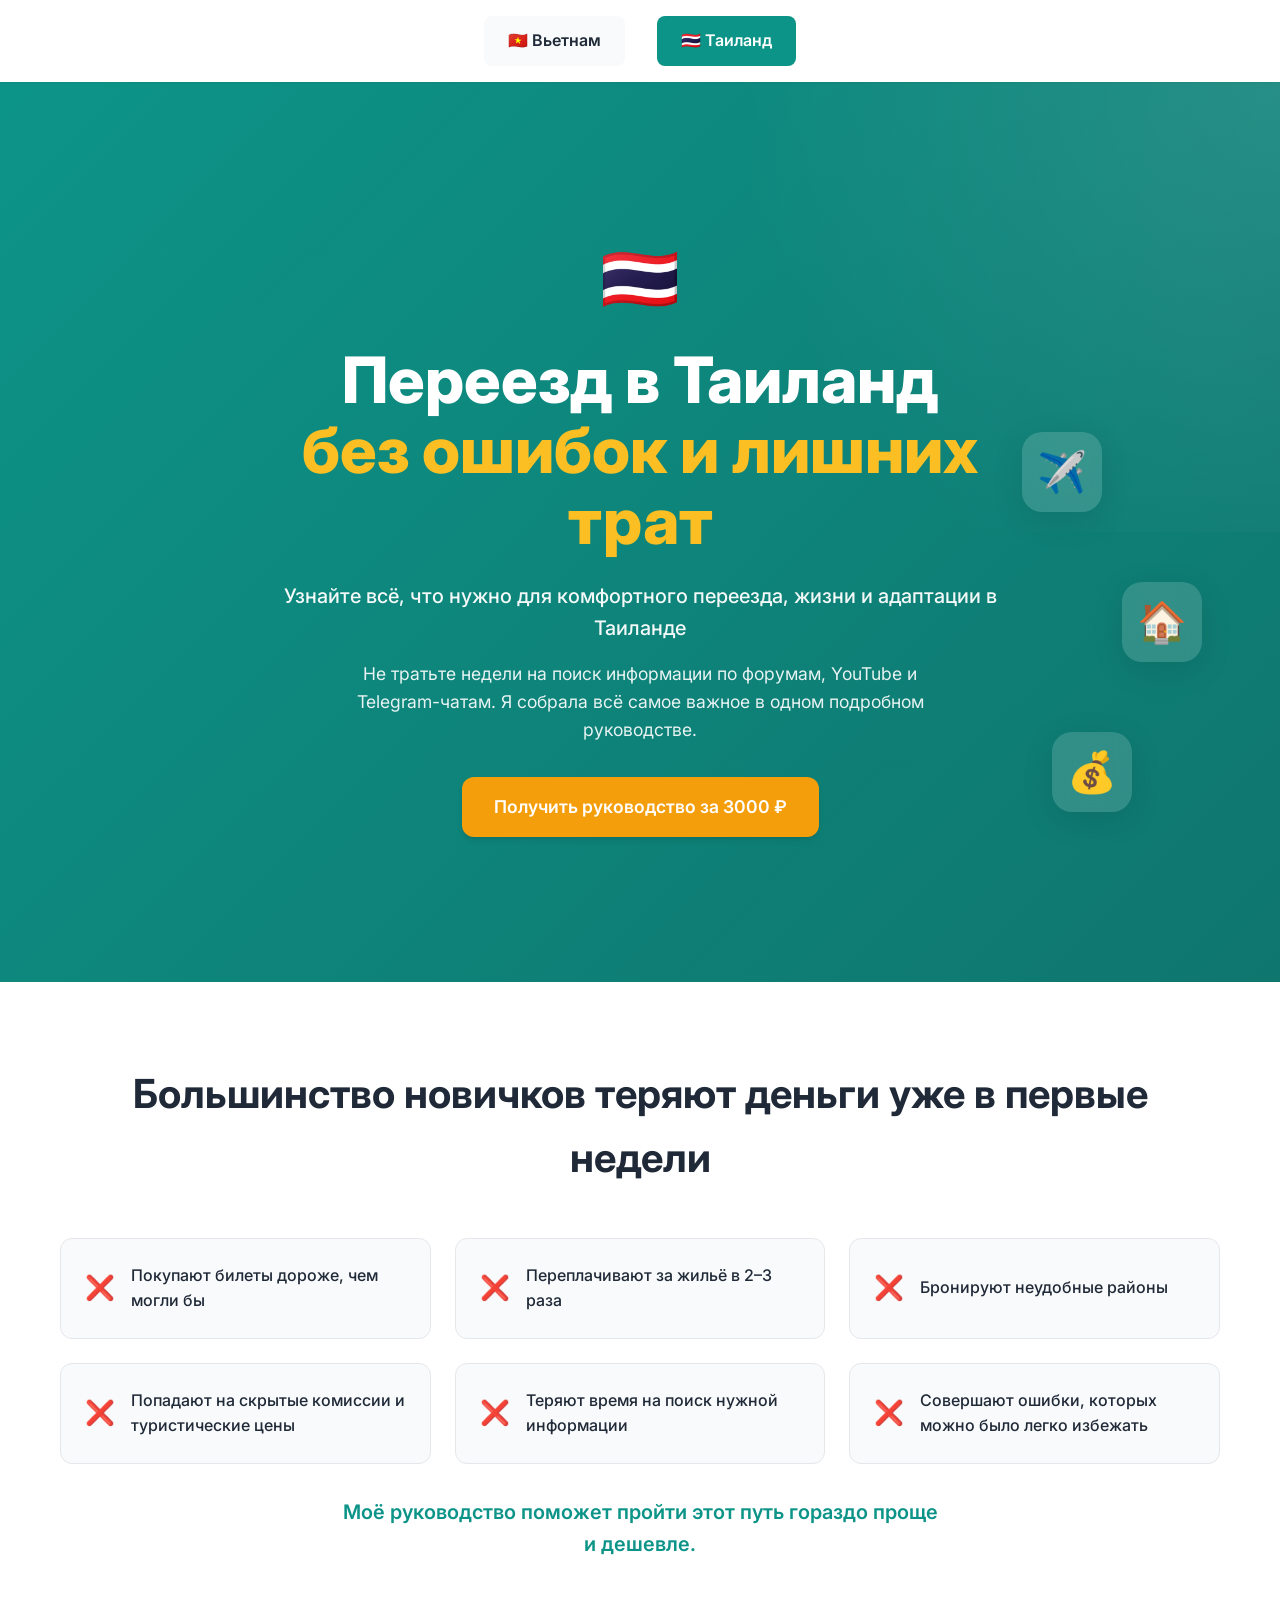
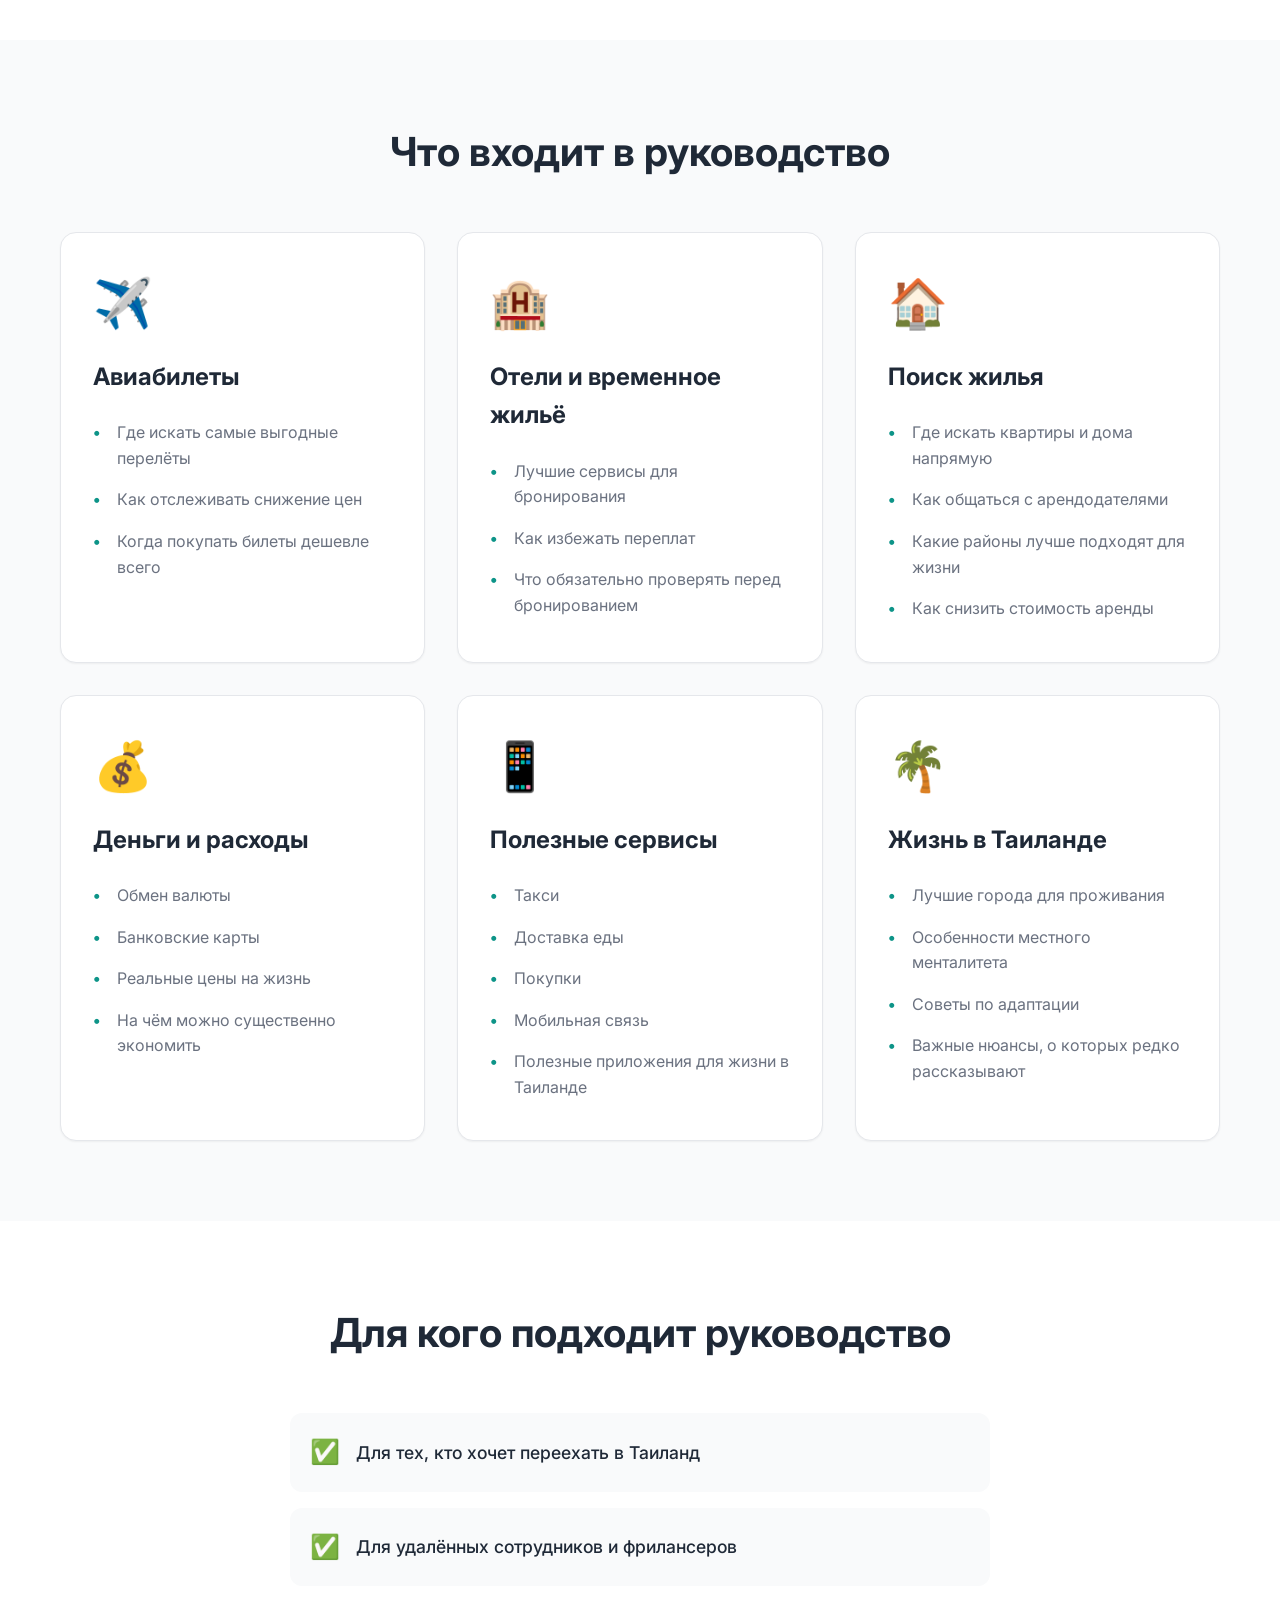
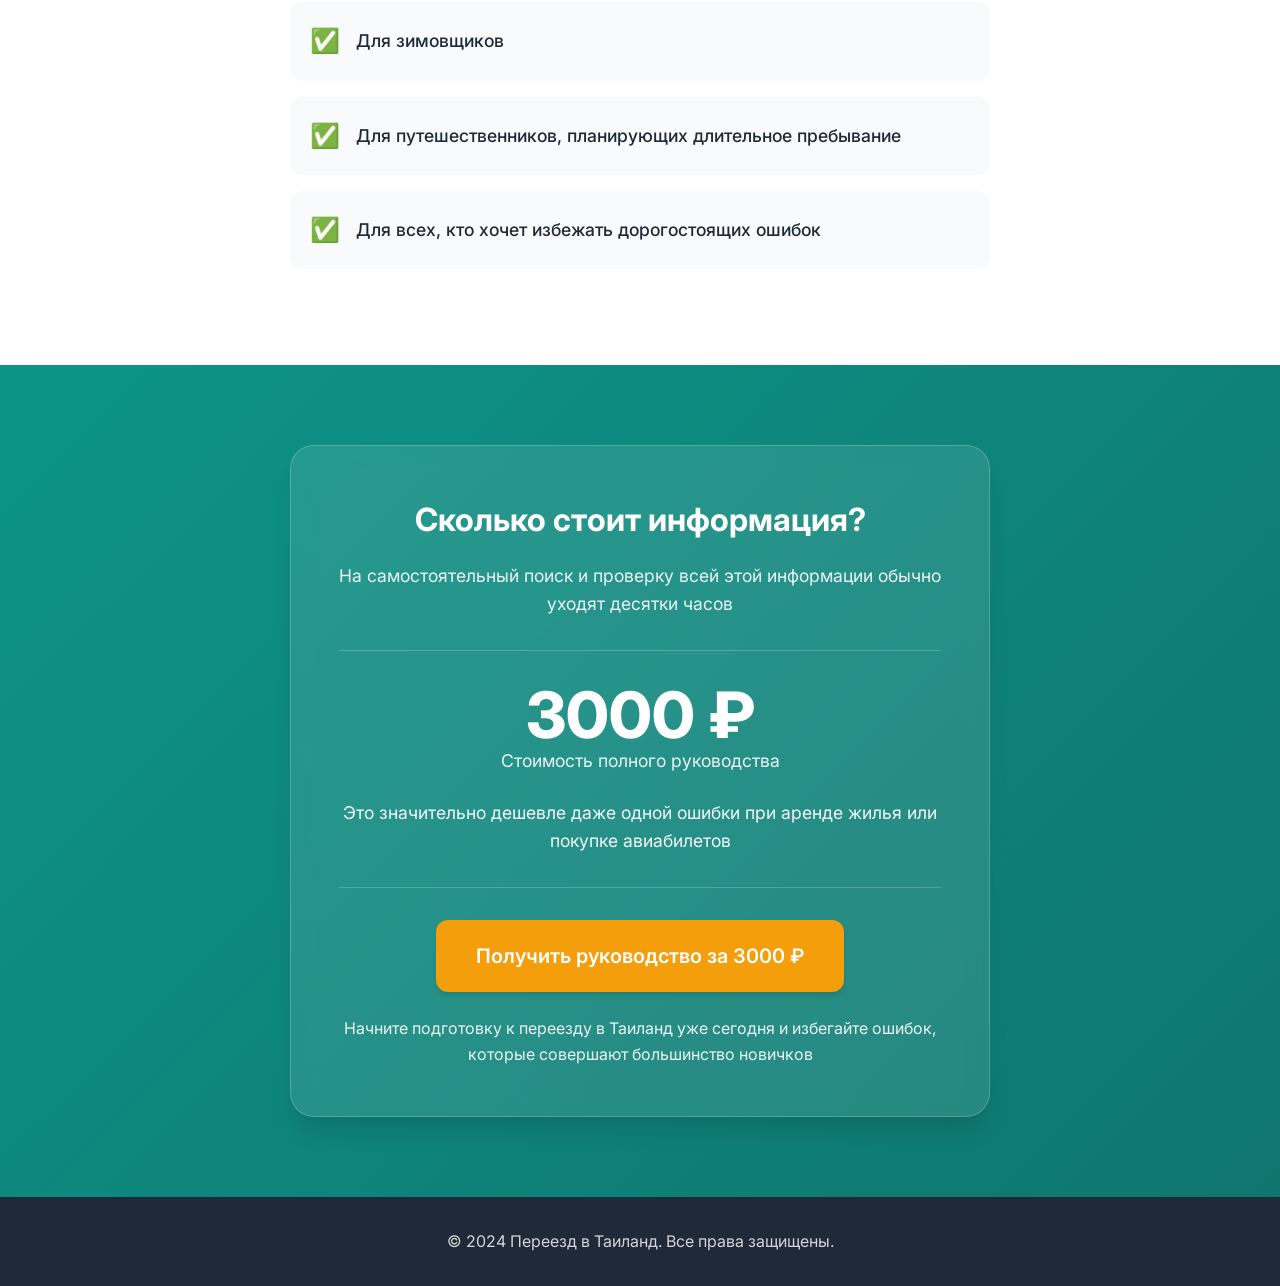
==== thailand.html @ a425ca7c "456" ====
<!DOCTYPE html>
<html lang="ru">
<head>
    <meta charset="UTF-8">
    <meta name="viewport" content="width=device-width, initial-scale=1.0">
    <title>🇹🇭 Переезд в Таиланд — Полное руководство</title>
    <link rel="preconnect" href="https://fonts.googleapis.com">
    <link rel="preconnect" href="https://fonts.gstatic.com" crossorigin>
    <link href="https://fonts.googleapis.com/css2?family=Inter:wght@300;400;500;600;700;800&display=swap" rel="stylesheet">
    <link rel="stylesheet" href="style.css">
    <!-- Yandex.Metrika counter -->
    <script type="text/javascript">
        (function(m,e,t,r,i,k,a){
            m[i]=m[i]||function(){(m[i].a=m[i].a||[]).push(arguments)};
            m[i].l=1*new Date();
            for (var j = 0; j < document.scripts.length; j++) {if (document.scripts[j].src === r) { return; }}
            k=e.createElement(t),a=e.getElementsByTagName(t)[0],k.async=1,k.src=r,a.parentNode.insertBefore(k,a)
        })(window, document,'script','https://mc.yandex.ru/metrika/tag.js?id=109796456', 'ym');

        ym(109796456, 'init', {ssr:true, webvisor:true, clickmap:true, ecommerce:"dataLayer", referrer: document.referrer, url: location.href, accurateTrackBounce:true, trackLinks:true});
    </script>
    <noscript><div><img src="https://mc.yandex.ru/watch/109796456" style="position:absolute; left:-9999px;" alt="" /></div></noscript>
    <!-- /Yandex.Metrika counter -->
</head>
<body>
    <div class="gradient-bg"></div>
    
    <nav class="nav">
        <div class="container">
            <a href="index.html" class="nav-link">🇻🇳 Вьетнам</a>
            <a href="thailand.html" class="nav-link active">🇹🇭 Таиланд</a>
        </div>
    </nav>

    <header class="hero">
        <div class="hero-content">
            <div class="emoji-badge">🇹🇭</div>
            <h1>Переезд в Таиланд<br><span class="highlight">без ошибок и лишних трат</span></h1>
            <p class="hero-subtitle">Узнайте всё, что нужно для комфортного переезда, жизни и адаптации в Таиланде</p>
            <p class="hero-description">Не тратьте недели на поиск информации по форумам, YouTube и Telegram-чатам. Я собрала всё самое важное в одном подробном руководстве.</p>
            <a class="btn btn-primary" href="https://t.me/Irinasketch">Получить руководство за 3000 ₽</a>
        </div>
        <div class="hero-visual">
            <div class="floating-card card-1">✈️</div>
            <div class="floating-card card-2">🏠</div>
            <div class="floating-card card-3">💰</div>
        </div>
    </header>

    <section class="problems">
        <div class="container">
            <h2 class="section-title">Большинство новичков теряют деньги уже в первые недели</h2>
            <div class="problems-grid">
                <div class="problem-card">
                    <div class="problem-icon">❌</div>
                    <p>Покупают билеты дороже, чем могли бы</p>
                </div>
                <div class="problem-card">
                    <div class="problem-icon">❌</div>
                    <p>Переплачивают за жильё в 2–3 раза</p>
                </div>
                <div class="problem-card">
                    <div class="problem-icon">❌</div>
                    <p>Бронируют неудобные районы</p>
                </div>
                <div class="problem-card">
                    <div class="problem-icon">❌</div>
                    <p>Попадают на скрытые комиссии и туристические цены</p>
                </div>
                <div class="problem-card">
                    <div class="problem-icon">❌</div>
                    <p>Теряют время на поиск нужной информации</p>
                </div>
                <div class="problem-card">
                    <div class="problem-icon">❌</div>
                    <p>Совершают ошибки, которых можно было легко избежать</p>
                </div>
            </div>
            <p class="solution-text">Моё руководство поможет пройти этот путь гораздо проще и дешевле.</p>
        </div>
    </section>

    <section class="features">
        <div class="container">
            <h2 class="section-title">Что входит в руководство</h2>
            <div class="features-grid">
                <div class="feature-card">
                    <div class="feature-icon">✈️</div>
                    <h3>Авиабилеты</h3>
                    <ul>
                        <li>Где искать самые выгодные перелёты</li>
                        <li>Как отслеживать снижение цен</li>
                        <li>Когда покупать билеты дешевле всего</li>
                    </ul>
                </div>
                <div class="feature-card">
                    <div class="feature-icon">🏨</div>
                    <h3>Отели и временное жильё</h3>
                    <ul>
                        <li>Лучшие сервисы для бронирования</li>
                        <li>Как избежать переплат</li>
                        <li>Что обязательно проверять перед бронированием</li>
                    </ul>
                </div>
                <div class="feature-card">
                    <div class="feature-icon">🏠</div>
                    <h3>Поиск жилья</h3>
                    <ul>
                        <li>Где искать квартиры и дома напрямую</li>
                        <li>Как общаться с арендодателями</li>
                        <li>Какие районы лучше подходят для жизни</li>
                        <li>Как снизить стоимость аренды</li>
                    </ul>
                </div>
                <div class="feature-card">
                    <div class="feature-icon">💰</div>
                    <h3>Деньги и расходы</h3>
                    <ul>
                        <li>Обмен валюты</li>
                        <li>Банковские карты</li>
                        <li>Реальные цены на жизнь</li>
                        <li>На чём можно существенно экономить</li>
                    </ul>
                </div>
                <div class="feature-card">
                    <div class="feature-icon">📱</div>
                    <h3>Полезные сервисы</h3>
                    <ul>
                        <li>Такси</li>
                        <li>Доставка еды</li>
                        <li>Покупки</li>
                        <li>Мобильная связь</li>
                        <li>Полезные приложения для жизни в Таиланде</li>
                    </ul>
                </div>
                <div class="feature-card">
                    <div class="feature-icon">🌴</div>
                    <h3>Жизнь в Таиланде</h3>
                    <ul>
                        <li>Лучшие города для проживания</li>
                        <li>Особенности местного менталитета</li>
                        <li>Советы по адаптации</li>
                        <li>Важные нюансы, о которых редко рассказывают</li>
                    </ul>
                </div>
            </div>
        </div>
    </section>

    <section class="audience">
        <div class="container">
            <h2 class="section-title">Для кого подходит руководство</h2>
            <div class="audience-list">
                <div class="audience-item">
                    <span class="check">✅</span>
                    <p>Для тех, кто хочет переехать в Таиланд</p>
                </div>
                <div class="audience-item">
                    <span class="check">✅</span>
                    <p>Для удалённых сотрудников и фрилансеров</p>
                </div>
                <div class="audience-item">
                    <span class="check">✅</span>
                    <p>Для зимовщиков</p>
                </div>
                <div class="audience-item">
                    <span class="check">✅</span>
                    <p>Для путешественников, планирующих длительное пребывание</p>
                </div>
                <div class="audience-item">
                    <span class="check">✅</span>
                    <p>Для всех, кто хочет избежать дорогостоящих ошибок</p>
                </div>
            </div>
        </div>
    </section>

    <section class="pricing">
        <div class="container">
            <div class="pricing-card">
                <div class="pricing-header">
                    <h2>Сколько стоит информация?</h2>
                    <p class="pricing-subtitle">На самостоятельный поиск и проверку всей этой информации обычно уходят десятки часов</p>
                </div>
                <div class="pricing-body">
                    <div class="price-tag">
                        <span class="price-amount">3000 ₽</span>
                        <span class="price-label">Стоимость полного руководства</span>
                    </div>
                    <p class="price-comparison">Это значительно дешевле даже одной ошибки при аренде жилья или покупке авиабилетов</p>
                </div>
                <div class="pricing-footer">
                    <a class="btn btn-primary btn-large" href="https://t.me/Irinasketch">Получить руководство за 3000 ₽</a>
                    <p class="cta-text">Начните подготовку к переезду в Таиланд уже сегодня и избегайте ошибок, которые совершают большинство новичков</p>
                </div>
            </div>
        </div>
    </section>

    <footer class="footer">
        <div class="container">
            <p>© 2024 Переезд в Таиланд. Все права защищены.</p>
        </div>
    </footer>
</body>
</html>
---- style.css ----
* {
    margin: 0;
    padding: 0;
    box-sizing: border-box;
}

:root {
    --primary: #0d9488;
    --primary-dark: #0f766e;
    --primary-light: #14b8a6;
    --accent: #f59e0b;
    --accent-light: #fbbf24;
    --text-dark: #1f2937;
    --text-light: #6b7280;
    --bg-light: #f9fafb;
    --bg-white: #ffffff;
    --gradient-1: linear-gradient(135deg, #0d9488 0%, #0f766e 100%);
    --gradient-2: linear-gradient(135deg, #f59e0b 0%, #d97706 100%);
    --shadow-sm: 0 1px 2px 0 rgba(0, 0, 0, 0.05);
    --shadow-md: 0 4px 6px -1px rgba(0, 0, 0, 0.1), 0 2px 4px -1px rgba(0, 0, 0, 0.06);
    --shadow-lg: 0 10px 15px -3px rgba(0, 0, 0, 0.1), 0 4px 6px -2px rgba(0, 0, 0, 0.05);
    --shadow-xl: 0 20px 25px -5px rgba(0, 0, 0, 0.1), 0 10px 10px -5px rgba(0, 0, 0, 0.04);
}

body {
    font-family: 'Inter', -apple-system, BlinkMacSystemFont, 'Segoe UI', Roboto, sans-serif;
    line-height: 1.6;
    color: var(--text-dark);
    background: var(--bg-light);
    overflow-x: hidden;
}

.gradient-bg {
    position: fixed;
    top: 0;
    left: 0;
    width: 100%;
    height: 100%;
    background: linear-gradient(135deg, #0d9488 0%, #0f766e 50%, #115e59 100%);
    opacity: 0.03;
    z-index: -1;
    pointer-events: none;
}

.container {
    max-width: 1200px;
    margin: 0 auto;
    padding: 0 20px;
}

/* Navigation */
.nav {
    background: rgba(255, 255, 255, 0.95);
    backdrop-filter: blur(10px);
    box-shadow: var(--shadow-sm);
    position: sticky;
    top: 0;
    z-index: 1000;
    padding: 1rem 0;
}

.nav .container {
    display: flex;
    justify-content: center;
    gap: 2rem;
}

.nav-link {
    padding: 0.75rem 1.5rem;
    border-radius: 8px;
    text-decoration: none;
    font-weight: 600;
    color: var(--text-dark);
    transition: all 0.3s ease;
    background: var(--bg-light);
}

.nav-link:hover {
    background: var(--primary);
    color: white;
    transform: translateY(-2px);
}

.nav-link.active {
    background: var(--primary);
    color: white;
}

/* Hero Section */
.hero {
    min-height: 100vh;
    display: flex;
    align-items: center;
    justify-content: center;
    padding: 80px 20px;
    background: var(--gradient-1);
    position: relative;
    overflow: hidden;
}

.hero::before {
    content: '';
    position: absolute;
    top: -50%;
    right: -50%;
    width: 100%;
    height: 100%;
    background: radial-gradient(circle, rgba(255,255,255,0.1) 0%, transparent 70%);
    animation: pulse 8s ease-in-out infinite;
}

@keyframes pulse {
    0%, 100% { transform: scale(1); opacity: 0.5; }
    50% { transform: scale(1.2); opacity: 0.8; }
}

.hero-content {
    text-align: center;
    color: white;
    max-width: 800px;
    z-index: 1;
}

.emoji-badge {
    font-size: 4rem;
    margin-bottom: 1rem;
    animation: bounce 2s ease-in-out infinite;
}

@keyframes bounce {
    0%, 100% { transform: translateY(0); }
    50% { transform: translateY(-10px); }
}

.hero h1 {
    font-size: clamp(2.5rem, 5vw, 4rem);
    font-weight: 800;
    line-height: 1.1;
    margin-bottom: 1.5rem;
}

.hero .highlight {
    color: var(--accent-light);
}

.hero-subtitle {
    font-size: 1.25rem;
    font-weight: 500;
    margin-bottom: 1rem;
    opacity: 0.95;
}

.hero-description {
    font-size: 1.1rem;
    opacity: 0.9;
    margin-bottom: 2rem;
    max-width: 600px;
    margin-left: auto;
    margin-right: auto;
}

.hero-visual {
    position: absolute;
    right: 10%;
    top: 50%;
    transform: translateY(-50%);
    display: none;
}

@media (min-width: 1024px) {
    .hero-visual {
        display: block;
    }
}

.floating-card {
    position: absolute;
    width: 80px;
    height: 80px;
    background: rgba(255, 255, 255, 0.15);
    backdrop-filter: blur(10px);
    border-radius: 20px;
    display: flex;
    align-items: center;
    justify-content: center;
    font-size: 2.5rem;
    box-shadow: 0 8px 32px rgba(0, 0, 0, 0.1);
    animation: float 6s ease-in-out infinite;
}

.card-1 {
    top: -100px;
    right: 50px;
    animation-delay: 0s;
}

.card-2 {
    top: 50px;
    right: -50px;
    animation-delay: 2s;
}

.card-3 {
    top: 200px;
    right: 20px;
    animation-delay: 4s;
}

@keyframes float {
    0%, 100% { transform: translateY(0) rotate(0deg); }
    50% { transform: translateY(-20px) rotate(5deg); }
}

/* Buttons */
.btn {
    display: inline-block;
    padding: 16px 32px;
    font-size: 1.1rem;
    font-weight: 600;
    text-decoration: none;
    border-radius: 12px;
    transition: all 0.3s ease;
    cursor: pointer;
    border: none;
    box-shadow: var(--shadow-md);
}

.btn-primary {
    background: var(--accent);
    color: white;
}

.btn-primary:hover {
    background: var(--accent-light);
    transform: translateY(-2px);
    box-shadow: var(--shadow-lg);
}

.btn-large {
    padding: 20px 40px;
    font-size: 1.25rem;
}

/* Sections */
section {
    padding: 80px 20px;
}

.section-title {
    font-size: clamp(2rem, 4vw, 2.5rem);
    font-weight: 700;
    text-align: center;
    margin-bottom: 3rem;
    color: var(--text-dark);
}

/* Problems Section */
.problems {
    background: var(--bg-white);
}

.problems-grid {
    display: grid;
    grid-template-columns: repeat(auto-fit, minmax(300px, 1fr));
    gap: 1.5rem;
    margin-bottom: 2rem;
}

.problem-card {
    background: var(--bg-light);
    padding: 1.5rem;
    border-radius: 12px;
    display: flex;
    align-items: center;
    gap: 1rem;
    transition: all 0.3s ease;
    border: 1px solid #e5e7eb;
}

.problem-card:hover {
    transform: translateY(-4px);
    box-shadow: var(--shadow-md);
    border-color: var(--primary);
}

.problem-icon {
    font-size: 1.5rem;
    flex-shrink: 0;
}

.problem-card p {
    font-weight: 500;
    color: var(--text-dark);
}

.solution-text {
    text-align: center;
    font-size: 1.25rem;
    color: var(--primary);
    font-weight: 600;
    max-width: 600px;
    margin: 0 auto;
}

/* Features Section */
.features {
    background: var(--bg-light);
}

.features-grid {
    display: grid;
    grid-template-columns: repeat(auto-fit, minmax(350px, 1fr));
    gap: 2rem;
}

.feature-card {
    background: var(--bg-white);
    padding: 2rem;
    border-radius: 16px;
    box-shadow: var(--shadow-sm);
    transition: all 0.3s ease;
    border: 1px solid #e5e7eb;
}

.feature-card:hover {
    transform: translateY(-8px);
    box-shadow: var(--shadow-xl);
    border-color: var(--primary);
}

.feature-icon {
    font-size: 3rem;
    margin-bottom: 1rem;
}

.feature-card h3 {
    font-size: 1.5rem;
    font-weight: 700;
    margin-bottom: 1rem;
    color: var(--text-dark);
}

.feature-card ul {
    list-style: none;
}

.feature-card li {
    padding: 0.5rem 0;
    padding-left: 1.5rem;
    position: relative;
    color: var(--text-light);
}

.feature-card li::before {
    content: '•';
    position: absolute;
    left: 0;
    color: var(--primary);
    font-weight: bold;
}

/* Audience Section */
.audience {
    background: var(--bg-white);
}

.audience-list {
    max-width: 700px;
    margin: 0 auto;
}

.audience-item {
    display: flex;
    align-items: center;
    gap: 1rem;
    padding: 1.25rem;
    background: var(--bg-light);
    border-radius: 12px;
    margin-bottom: 1rem;
    transition: all 0.3s ease;
}

.audience-item:hover {
    background: white;
    box-shadow: var(--shadow-md);
    transform: translateX(8px);
}

.check {
    font-size: 1.5rem;
    flex-shrink: 0;
}

.audience-item p {
    font-size: 1.1rem;
    font-weight: 500;
    color: var(--text-dark);
}

/* Pricing Section */
.pricing {
    background: var(--gradient-1);
    color: white;
}

.pricing-card {
    background: rgba(255, 255, 255, 0.1);
    backdrop-filter: blur(10px);
    border-radius: 24px;
    padding: 3rem;
    max-width: 700px;
    margin: 0 auto;
    border: 1px solid rgba(255, 255, 255, 0.2);
    box-shadow: var(--shadow-xl);
}

.pricing-header {
    text-align: center;
    margin-bottom: 2rem;
}

.pricing-header h2 {
    font-size: 2rem;
    font-weight: 700;
    margin-bottom: 1rem;
}

.pricing-subtitle {
    opacity: 0.9;
    font-size: 1.1rem;
}

.pricing-body {
    text-align: center;
    padding: 2rem 0;
    border-top: 1px solid rgba(255, 255, 255, 0.2);
    border-bottom: 1px solid rgba(255, 255, 255, 0.2);
    margin-bottom: 2rem;
}

.price-tag {
    margin-bottom: 1.5rem;
}

.price-amount {
    font-size: 4rem;
    font-weight: 800;
    display: block;
    line-height: 1;
}

.price-label {
    font-size: 1.1rem;
    opacity: 0.9;
}

.price-comparison {
    font-size: 1.1rem;
    opacity: 0.95;
}

.pricing-footer {
    text-align: center;
}

.cta-text {
    margin-top: 1.5rem;
    opacity: 0.9;
    font-size: 1rem;
}

/* Footer */
.footer {
    background: var(--text-dark);
    color: white;
    padding: 2rem 20px;
    text-align: center;
}

.footer p {
    opacity: 0.8;
}

/* Responsive Design */
@media (max-width: 768px) {
    .hero {
        padding: 60px 20px;
    }
    
    .hero h1 {
        font-size: 2rem;
    }
    
    .hero-subtitle {
        font-size: 1.1rem;
    }
    
    .hero-description {
        font-size: 1rem;
    }
    
    .features-grid {
        grid-template-columns: 1fr;
    }
    
    .problems-grid {
        grid-template-columns: 1fr;
    }
    
    .pricing-card {
        padding: 2rem 1.5rem;
    }
    
    .price-amount {
        font-size: 3rem;
    }
    
    section {
        padding: 60px 20px;
    }
}

/* Smooth Scroll */
html {
    scroll-behavior: smooth;
}

/* Selection */
::selection {
    background: var(--primary);
    color: white;
}
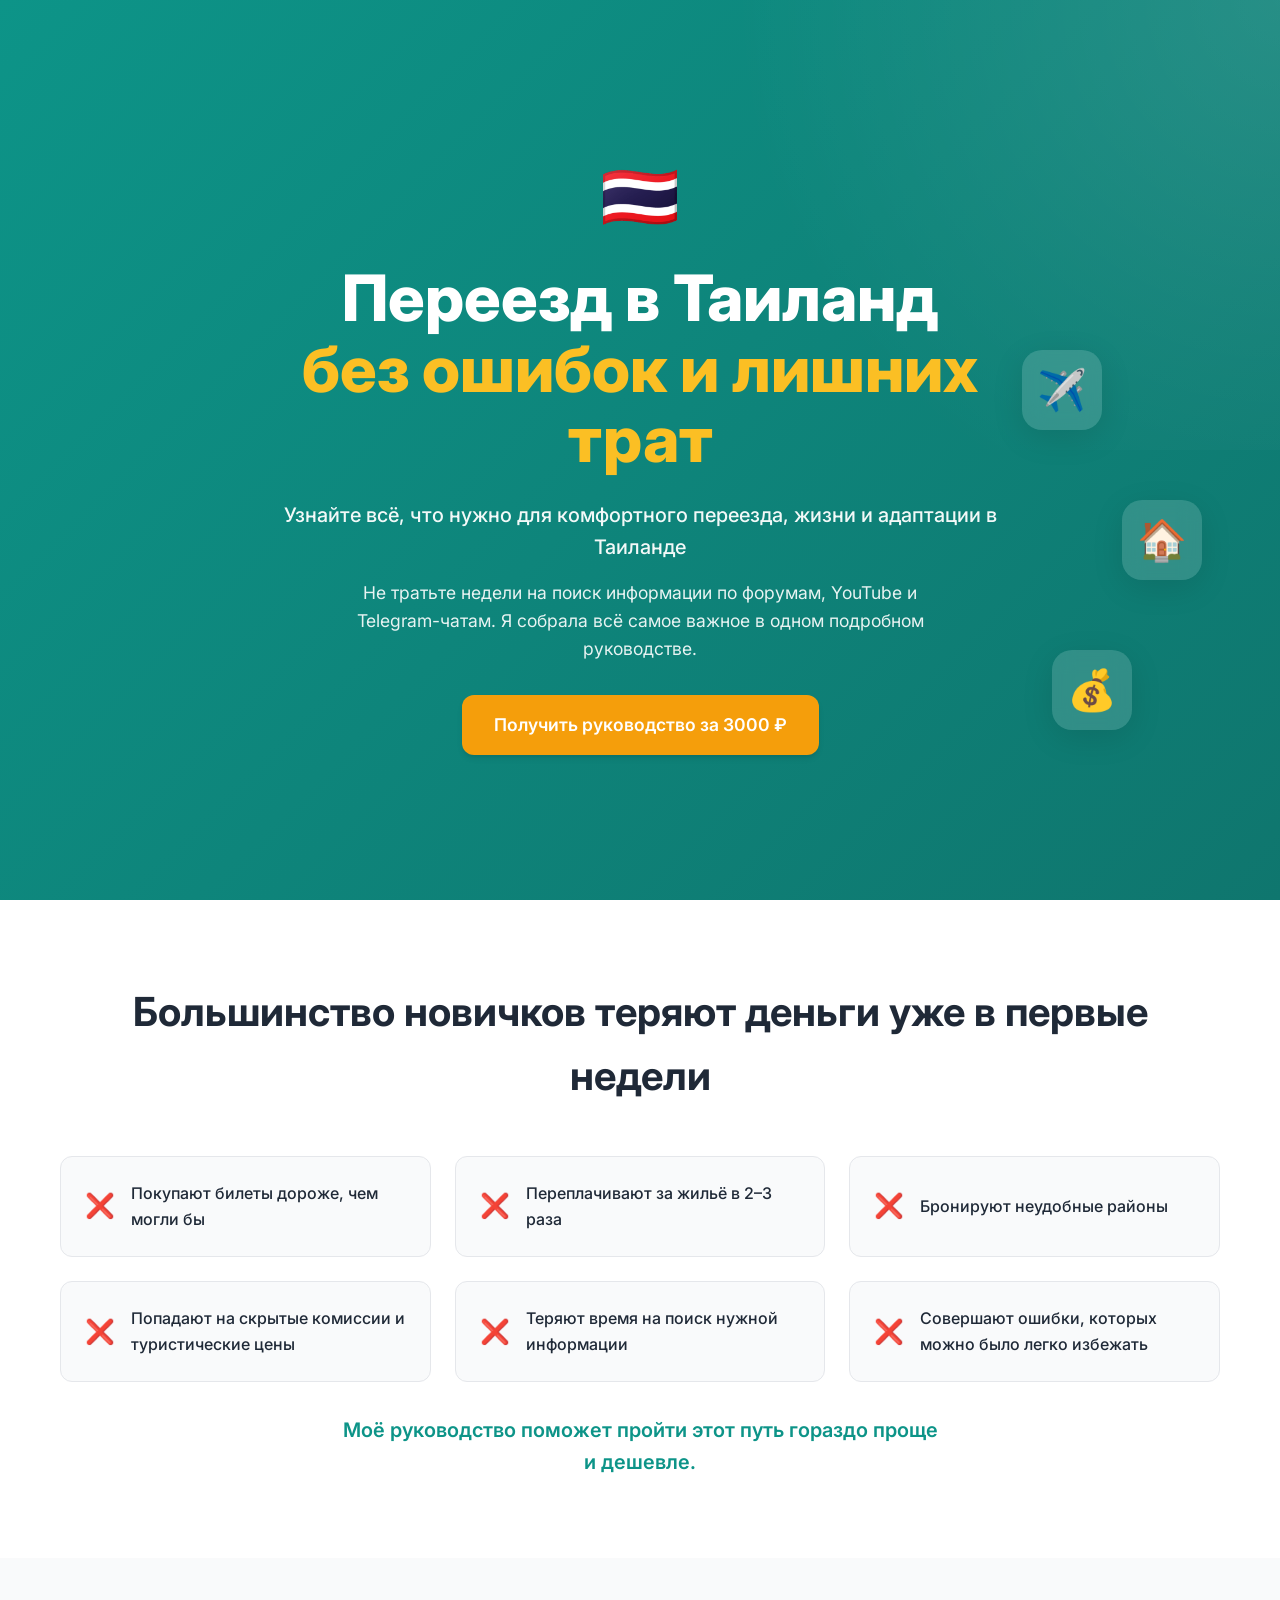
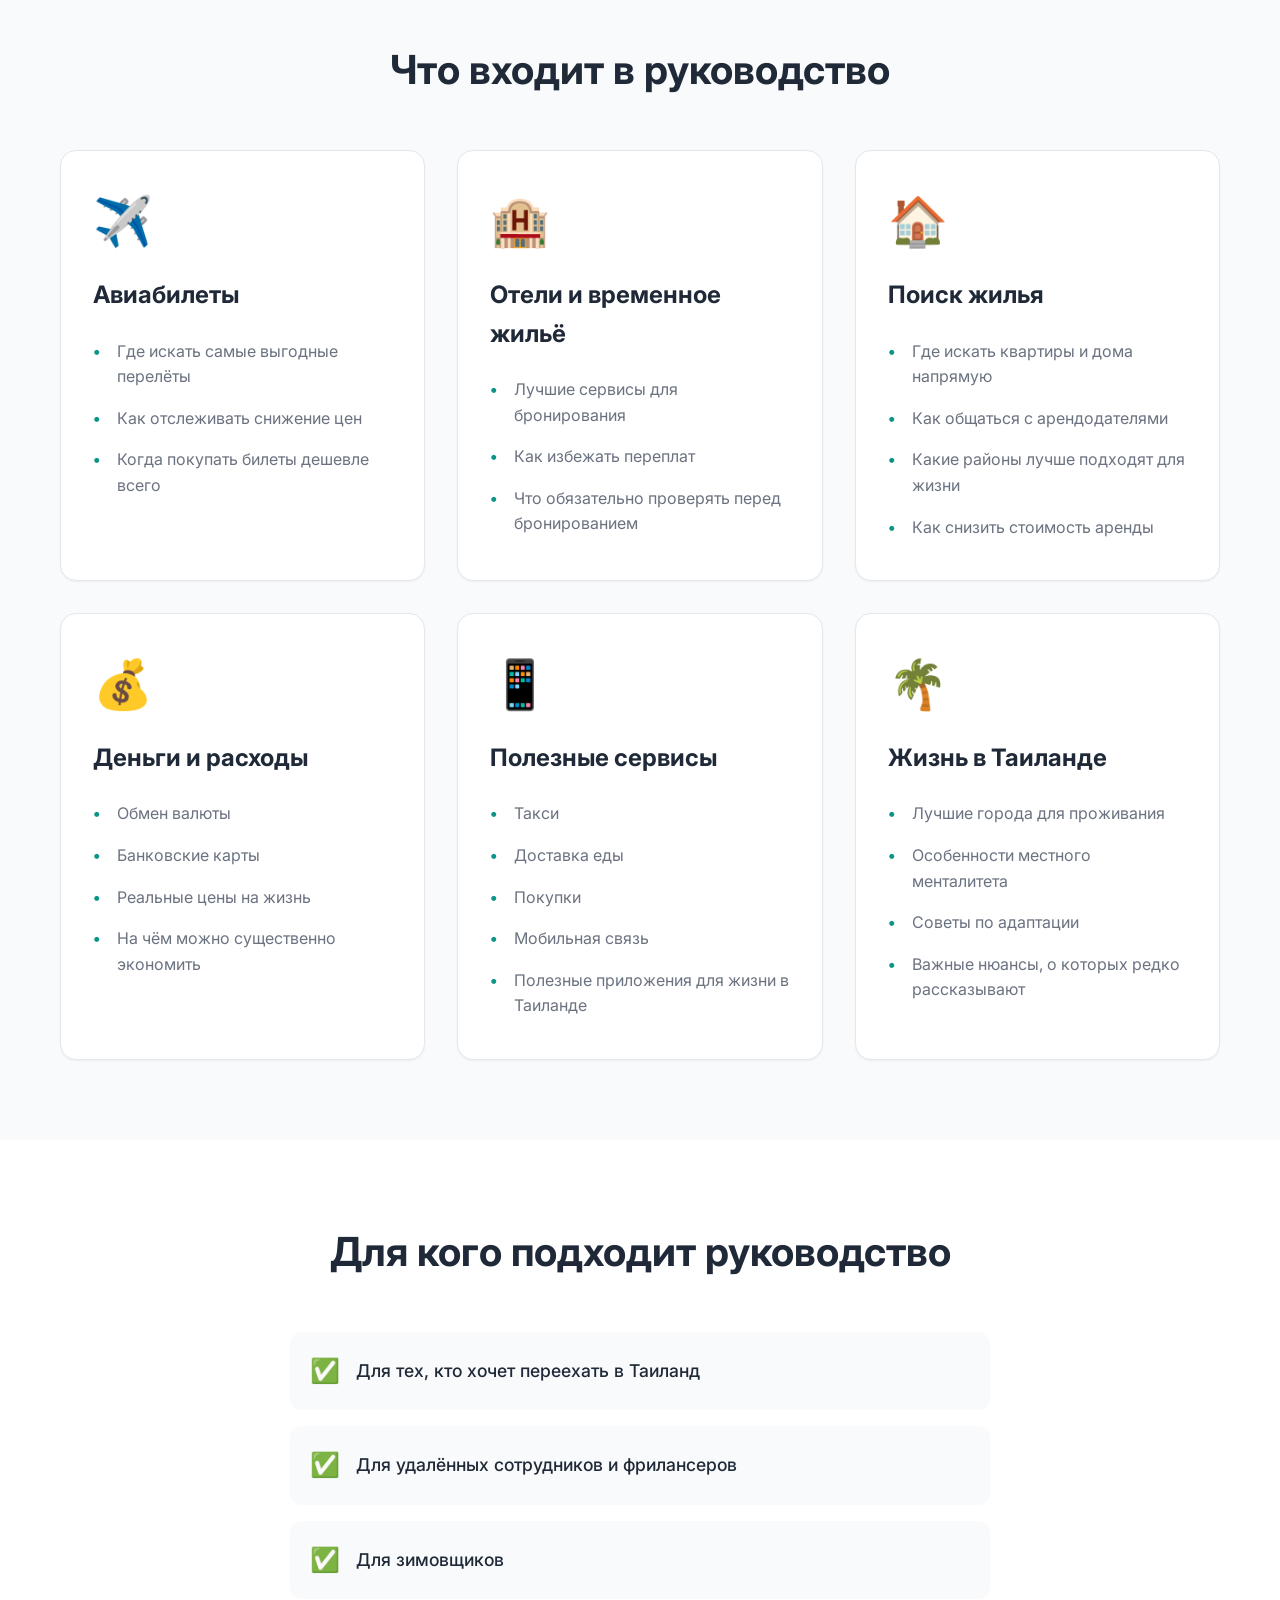
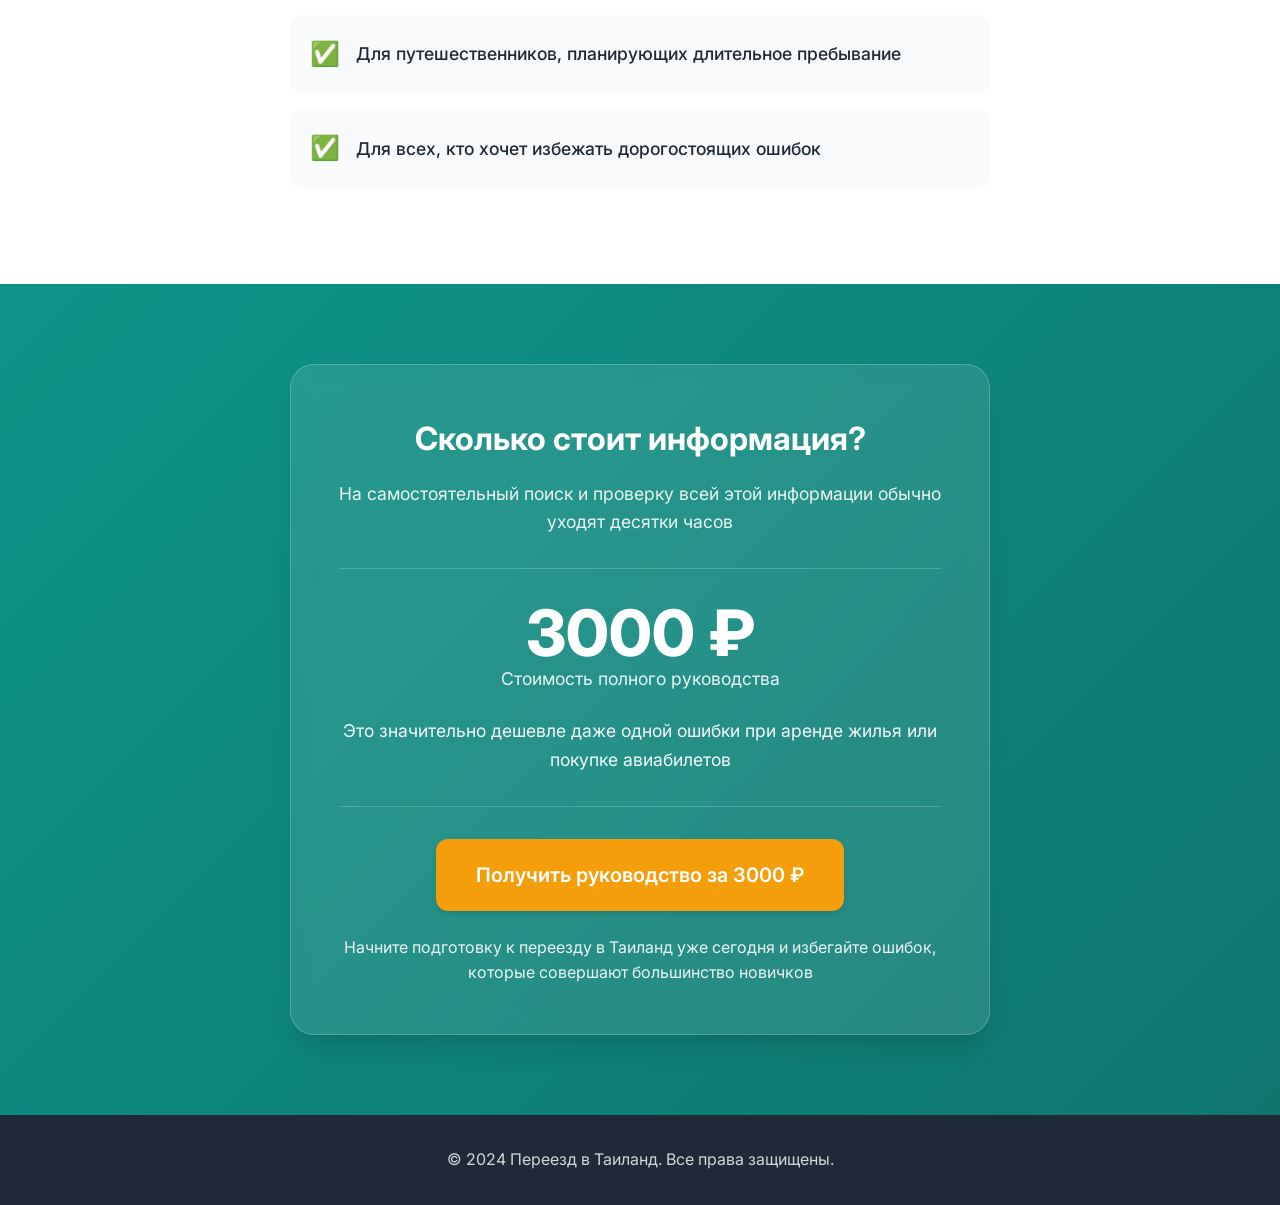
==== commit cde14e89: "213" ====
--- a/thailand.html
+++ b/thailand.html
@@ -25,13 +25,6 @@
 <body>
     <div class="gradient-bg"></div>
     
-    <nav class="nav">
-        <div class="container">
-            <a href="index.html" class="nav-link">🇻🇳 Вьетнам</a>
-            <a href="thailand.html" class="nav-link active">🇹🇭 Таиланд</a>
-        </div>
-    </nav>
-
     <header class="hero">
         <div class="hero-content">
             <div class="emoji-badge">🇹🇭</div>
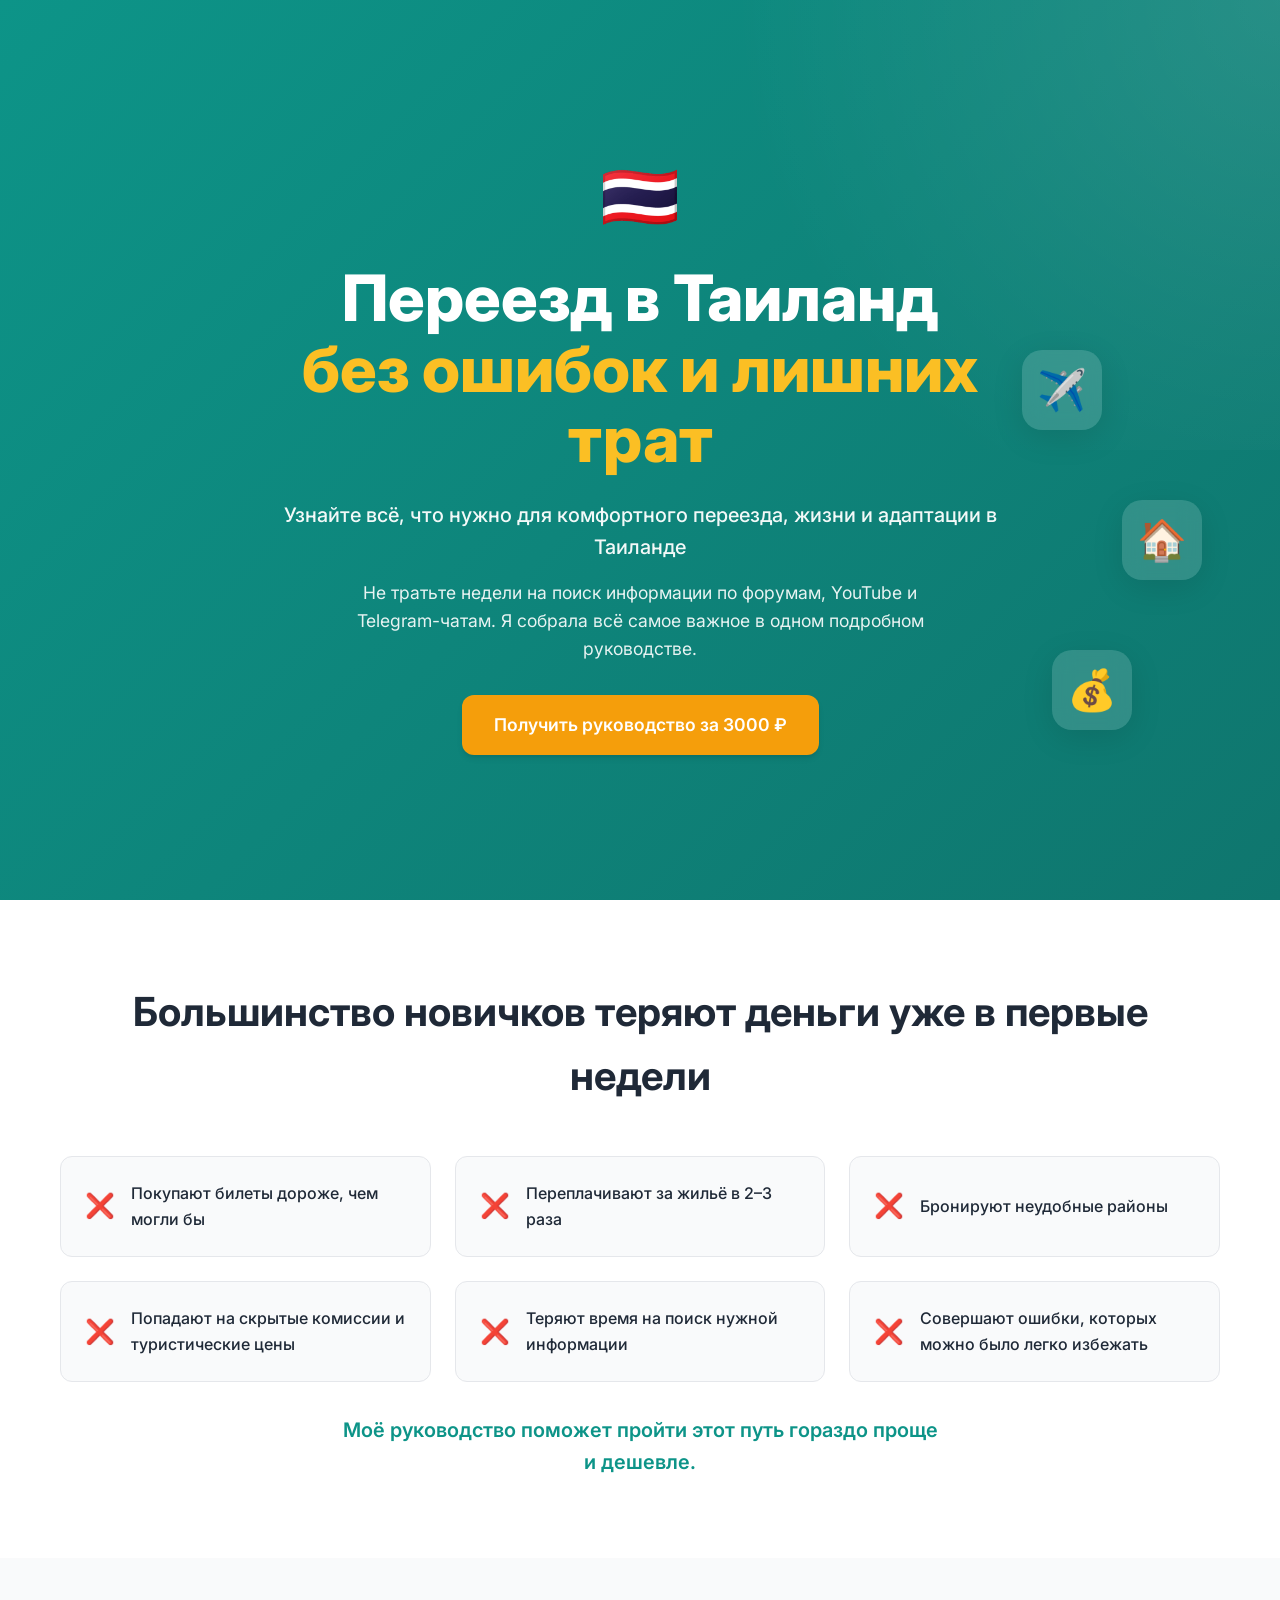
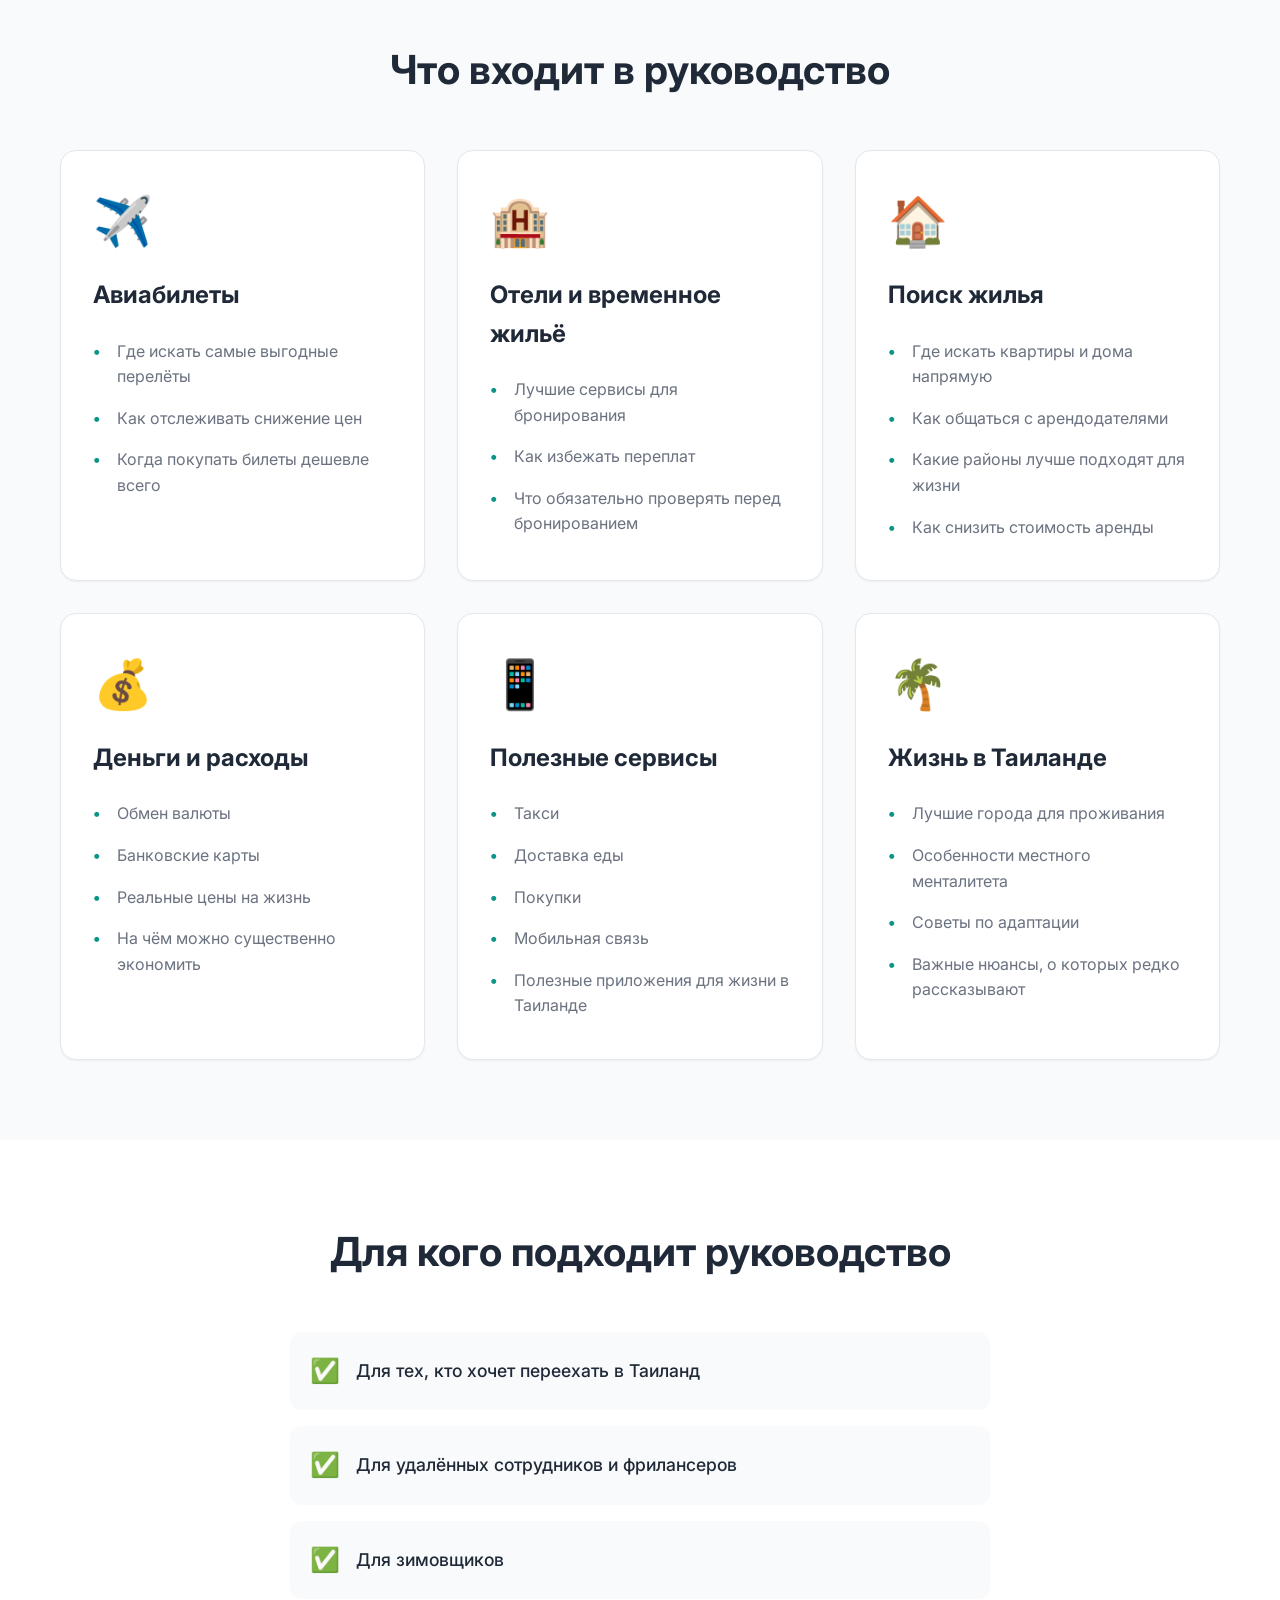
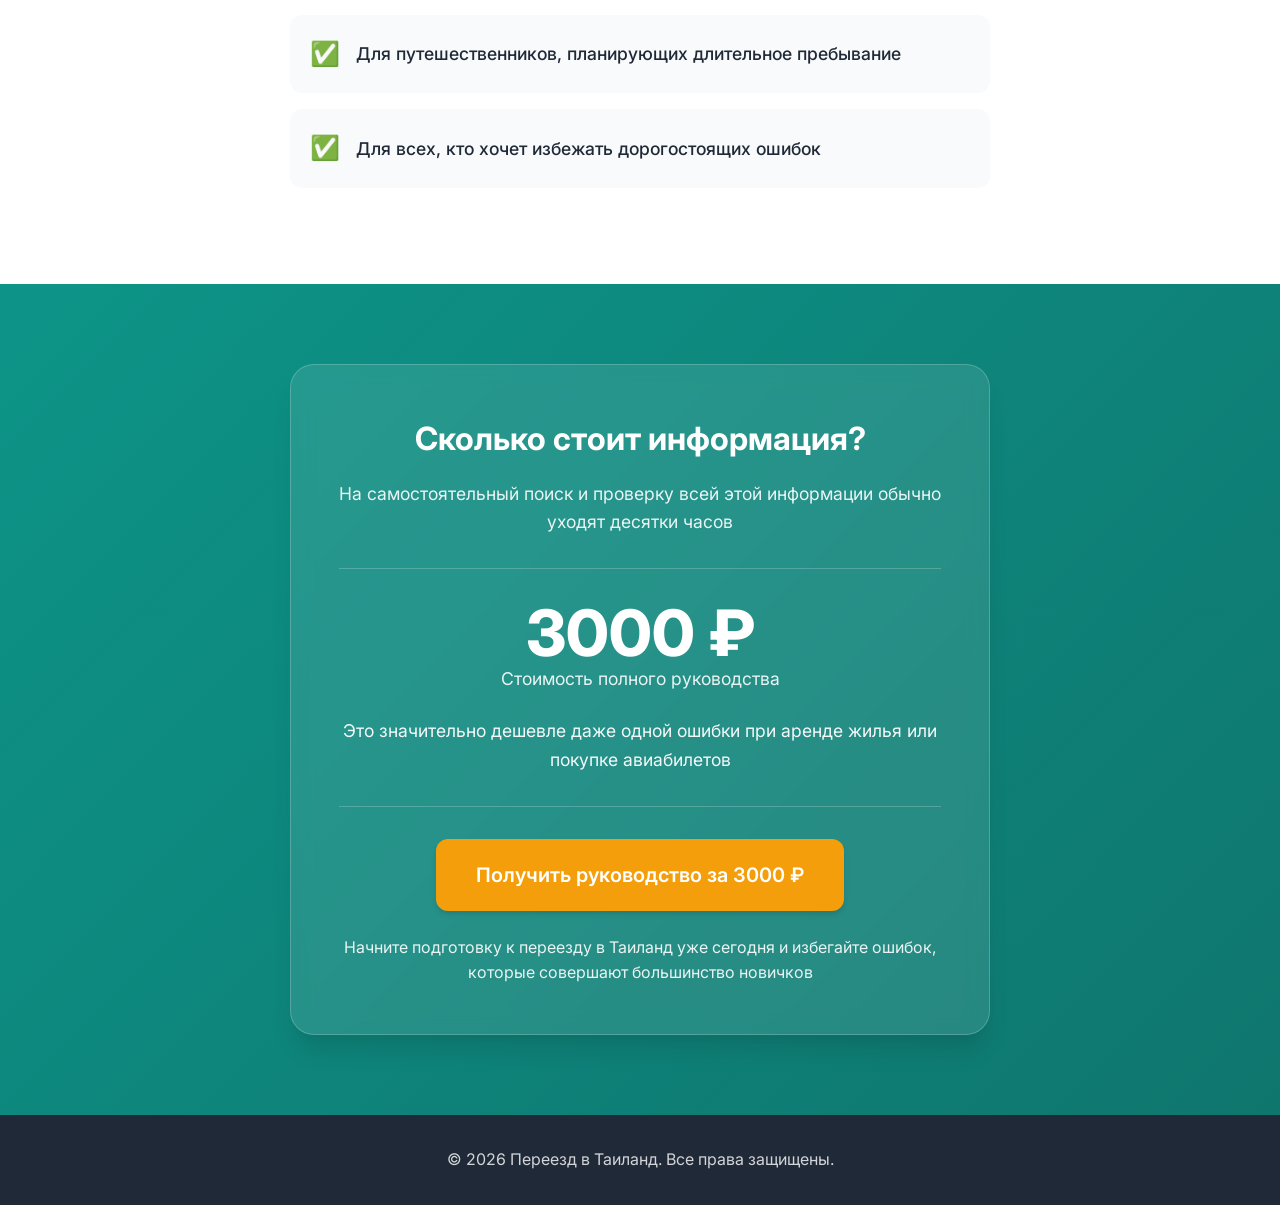
==== commit 7ac60372: "123" ====
--- a/thailand.html
+++ b/thailand.html
@@ -31,7 +31,7 @@
             <h1>Переезд в Таиланд<br><span class="highlight">без ошибок и лишних трат</span></h1>
             <p class="hero-subtitle">Узнайте всё, что нужно для комфортного переезда, жизни и адаптации в Таиланде</p>
             <p class="hero-description">Не тратьте недели на поиск информации по форумам, YouTube и Telegram-чатам. Я собрала всё самое важное в одном подробном руководстве.</p>
-            <a class="btn btn-primary" href="https://t.me/Irinasketch">Получить руководство за 3000 ₽</a>
+            <a class="btn btn-primary" href="https://t.me/Irinasketchs?text=Хочу%20купить%20руководство">Получить руководство за 3000 ₽</a>
         </div>
         <div class="hero-visual">
             <div class="floating-card card-1">✈️</div>
@@ -183,7 +183,7 @@
                     <p class="price-comparison">Это значительно дешевле даже одной ошибки при аренде жилья или покупке авиабилетов</p>
                 </div>
                 <div class="pricing-footer">
-                    <a class="btn btn-primary btn-large" href="https://t.me/Irinasketch">Получить руководство за 3000 ₽</a>
+                    <a class="btn btn-primary btn-large" href="https://t.me/Irinasketchs?text=Хочу%20купить%20руководство">Получить руководство за 3000 ₽</a>
                     <p class="cta-text">Начните подготовку к переезду в Таиланд уже сегодня и избегайте ошибок, которые совершают большинство новичков</p>
                 </div>
             </div>
@@ -192,7 +192,7 @@
 
     <footer class="footer">
         <div class="container">
-            <p>© 2024 Переезд в Таиланд. Все права защищены.</p>
+            <p>© 2026 Переезд в Таиланд. Все права защищены.</p>
         </div>
     </footer>
 </body>
